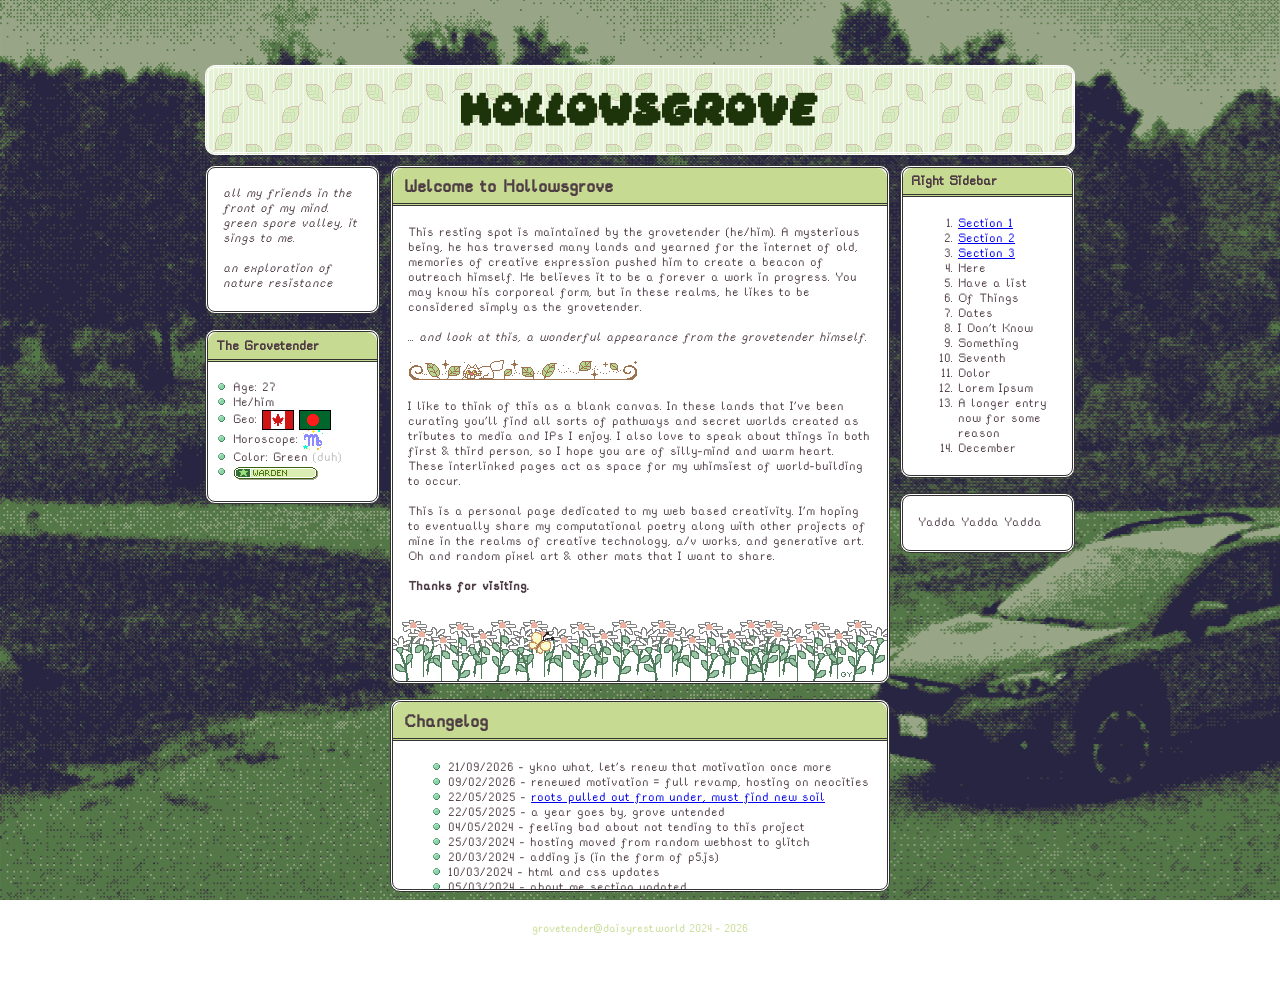
==== index.html @ 0c7a3efb "Init" ====
<!DOCTYPE html>
  <html>
  <head>
    <link rel="icon" type="image/x-icon" href="/assets/img/leaf.ico">
    <meta http-equiv="content-type" content="text/html; charset=UTF-8">
    <meta charset="UTF-8">
    <meta name="viewport" content="width=device-width, initial-scale=1.0">
    <title>Hollowsgrove</title>
    <link href="assets/style.css" rel="stylesheet" type="text/css" media="all">
  </head>
  <body>
  
  <div class="wrapper">
  <div class="header">

  <h1>Hollowsgrove</h1>

  </div>
  
  <div class="wrapper-2">
  
    <div class="main">
      <div class="box">  
        <h2 id="section-1">Welcome to Hollowsgrove</h2>
      <div class="inner">
      <p>This resting spot is maintained by the grovetender (he/him). A mysterious being, he has traversed many lands and yearned for the internet of old, memories of creative expression pushed him to create a beacon of outreach himself. He believes it to be a forever a work in progress. You may know his corporeal form, but in these realms, he likes to be considered simply as the grovetender.</p>

    <p><i>... and look at this, a wonderful appearance from the grovetender himself.</i></p>
    <img src="assets/img/022.gif">
    <p> I like to think of this as a blank canvas. In these lands that I've been curating you'll find all sorts of pathways and secret worlds created as tributes to media and IPs I enjoy. I also love to speak about things in both first & third person, so I hope you are of silly-mind and warm heart. These interlinked pages act as space for my whimsiest of world-building to occur.</p>

    <p>This is a personal page dedicated to my web based creativity. I'm hoping to eventually share my computational poetry along with other projects of mine in the realms of creative technology, a/v works, and generative art. Oh and random pixel art & other mats that I want to share.</p>

    <p><strong>Thanks for visiting.</strong></p>
    <br>
  </div></div>
    <div class="box">
    <h2 id="section-2">Changelog</h2><div class="changelog" style="overflow:scroll; height: 140px;">
    
    <ul class="cl_list">
    <li>21/09/2026 - ykno what, let's renew that motivation once more</li>
    <li>09/02/2026 - renewed motivation = full revamp, hosting on neocities</li>
    <li>22/05/2025 - <a href="https://blog.glitch.com/post/changes-are-coming-to-glitch">roots pulled out from under, must find new soil</a></li>
    <li>22/05/2025 - a year goes by, grove untended </li>
    <li>04/05/2024 - feeling bad about not tending to this project</li>
    <li>25/03/2024 - hosting moved from random webhost to glitch</li>
    <li>20/03/2024 - adding js (in the form of p5.js)</li>
    <li>10/03/2024 - html and css updates</li>
    <li>05/03/2024 - about me section updated</li>
    </ul>
    </div>
    </div>
    </div>
  
    
  <div class="sidebar-left">
  <div class="box">
  <div class="inner">
  <i><p>all my friends in the front of my mind. green spore valley, it sings to me.</p>

  <p>an exploration of nature resistance</p></i>
  </div>
  </div>

  <div class="box">
  <h3>The Grovetender</h3><div class="inner">
  <ul class="about">
    <li>Age: 27</li>
    <li>He/him</li>
    <li>Geo: <img class="centered" src="assets/img/canada.png"> <img class="centered" src="assets/img/bangladesh.png"></li>
    <li>Horoscope: <img class="centered" src="assets/img/scorpio.gif"></li>
    <li>Color: Green <span style="color: #bbb">(duh)</span> </li>
    <li><img class="centered" src="assets/img/warden.png"></li>
  </ul></div></div>

  </div>
    
  <div class="sidebar-right"><div class="box">
    <h3>Right Sidebar</h3><div class="inner">
    <ol>
      <li><a href="#section-1">Section 1</a></li>
      <li><a href="#section-2">Section 2</a></li>
      <li><a href="#section-3">Section 3</a></li>
      <li>Here</li>
      <li>Have a list</li>
      <li>Of Things</li>
      <li>Dates</li>
      <li>I Don't Know</li>
      <li>Something</li>
      <li>Seventh</li>
      <li>Dolor</li>
      <li>Lorem Ipsum</li>
      <li>A longer entry now for some reason</li>
      <li>December</li>
    </ol>
  </div>
  </div>
  <div class="box">
    <p class="inner">Yadda Yadda Yadda</p>
  </div>
      
</div>
    <br>
    <div class="footer"><p>grovetender@daisyrest.world 2024 - 2026</p>   
    </div>
---- assets/style.css ----
@font-face {
  font-family: "Daydream";
  src : url("Daydream.otf");
}

@font-face {
  font-family: "PixelTitle";
  src : url("visitor1.ttf")
}

@font-face {
  font-family: "PixelBody";
  src : url("rainyhearts.ttf")
}


body {
  font-size: 0.875em;
  font-family: "PixelBody";
  padding: 0;
  margin: 0;
  background-image: url("img/4K_subaruDither.png");
  background-size: cover;
  background-attachment: fixed;

}

center {
  text-align: center;
}

.centered {
  vertical-align: middle;
  
}
.wrapper {
  margin: 0 auto;
  width: 870px;
  margin-top: 40px;
  margin-bottom: 40px;
  border-left: 0px solid #12282f;
  border-right: 0px solid #12282f;  
  padding: 10px 20px;
  border-radius: 10px;
}

.wrapper-2 {
  position: relative;
}

/*Header and footer images*/
.header, .footer {
  height: 200px;
  overflow: hidden;
}


.header img {
  border-top: 0px;
}

/*These three classes are just for defining the boundaries and size of the main and sidebar columns. Most fancy styling goes in the 'box' class.*/
.main, .sidebar-right {
  display: inline-block;
}
  
.sidebar-left, .sidebar-right {
  width: 175px;
  position: absolute;
  top: 0;
  }

.main {
  margin-left: 185px;
  width: 500px;
  }
  
.sidebar-right {
  margin-right: 10px;
  margin-left: 10px;
  }
  
.sidebar-left {
  margin-left: 0px;
  }
  
.wrapper, .links a {
  color: #4f3d46;
  }
  
.box {
  margin: 10px 0px 15px 0px;
  border: 3px double #333;
  border-radius: 10px;
  background: #fff;
  padding: 0;
  }
  
/*Prevent overflow of large images in main text areas.*/
.box img {
  max-width: 100%;
  height: auto;
  }
  
.header {
  border: 3px double #fff;
  text-align: center;
  margin-top: 15px;
  top: 0;
  height: auto;
  font-family: "Daydream";
  color: #1D3309;
  border-radius: 10px;
  background: url("img/leaf.webp");
  background-repeat: repeat;
  }

/*Container for top row of links.*/
.links {
  padding: 5px;
  padding-top: 3px;
  padding-bottom: 5px;
  margin-top: 1em;
  }
  
/*Div style for individual links.*/
.link {
  text-align: center;
  display: inline-block;
  list-style-type: none;
  float: none;
  font-weight: bold;
  font-size: 1.16em;
  padding: 5px;
  margin-right: 10px;
  margin-left: 10px;
  border: 0px solid red;
  color: #fff;
  }
  
.link a {
  text-decoration: none;
  }

.footer {
  height: 100%;
  text-align: center;
  color: #c7DA91;
  }
  
.box h1, .box h2, .box h3, .box h4 {
  background: #C7DA91;
  margin: 0;
  padding: 0.35em 0.25em 0.3em 0.5em;
  text-align: left;
  border-bottom: 3px double #333;
  border-radius: 10px 10px 0px 0px;
  font-family: "PixelBody";
  }
  
.main .inner {
  padding: 0.25em 1em 3.8em 1em;
  font-size: 1.075em;
  background: url("img/flowerfield.gif");
  background-repeat: no-repeat;
  background-position: bottom;
  }

.inner {
  padding: 0.25em 1em 0.3em 1em;
  font-size: 1.075em;
  }

.changelog {
  padding: 0.25em 1em 0.3em 1em;
  font-size: 1.075em;
  }

.cl_list {
  list-style-image: url("img/bullet_green.png");
}

.about {
  list-style-position: outside;
  list-style-image: url("img/bullet_green.png");
  padding-left: 10px;
}
  
  
  
/* For narrow screens: slightly narrows sidebars, and makes the width
 * of the main/center div flexible (sized relative to viewport width.)
 */
@media(max-width:880px) {
  .wrapper {
    width: calc(340px + 50vw);
    }
  .sidebar-left, .sidebar-right {
    width: 160px;
    }
  .main {
    width: 50vw;
    margin-left: 170px;
    }
  }


/*Mobile compatibility. Just turns it all into a vertical layout.*/  
@media(orientation:portrait) {
  .wrapper {
    width: 96vw;
    margin: 0 auto;
    padding:0;
    position: relative;
    }
  .wrapper-2 {
    width: 94vw;
    margin: 0 auto;
    padding:0;
    position: relative;
    }
  .sidebar-left, .main, .sidebar-right {
    position: relative;
    width: 92vw;
    margin: 0.25rem 1vw;
    }
  .sidebar-left, .sidebar-right {
    font-size: 0.95em;
    }
  }
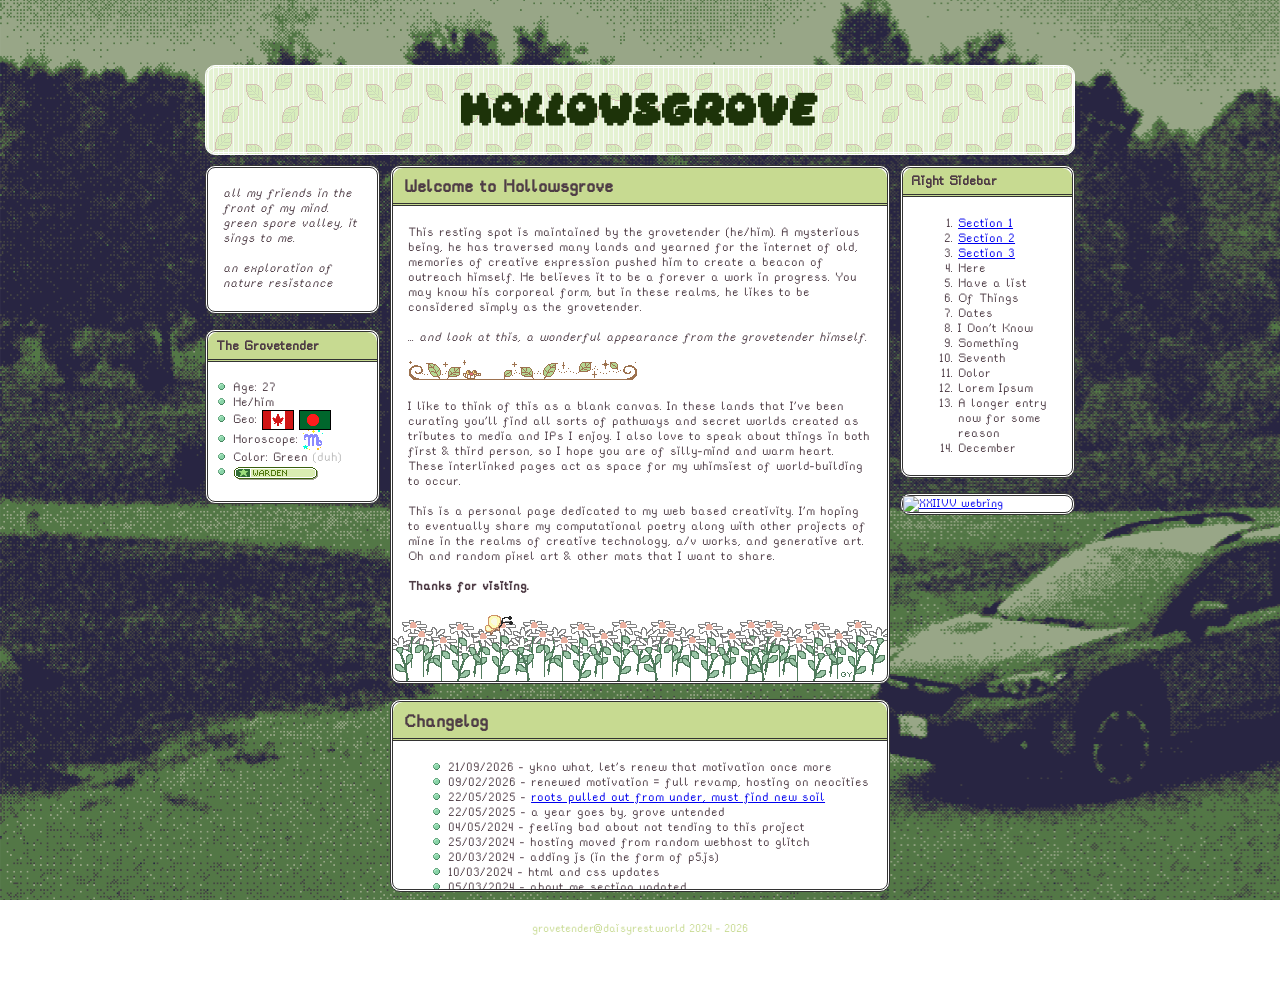
==== commit 6fc18a92: "Update index.html" ====
--- a/index.html
+++ b/index.html
@@ -96,7 +96,9 @@
   </div>
   </div>
   <div class="box">
-    <p class="inner">Yadda Yadda Yadda</p>
+    <a href="https://webring.xxiivv.com/#your-id-here" target="_blank" rel="noopener">
+      <img src="https://webring.xxiivv.com/icon.black.svg" alt="XXIIVV webring"/>
+    </a>
   </div>
       
 </div>
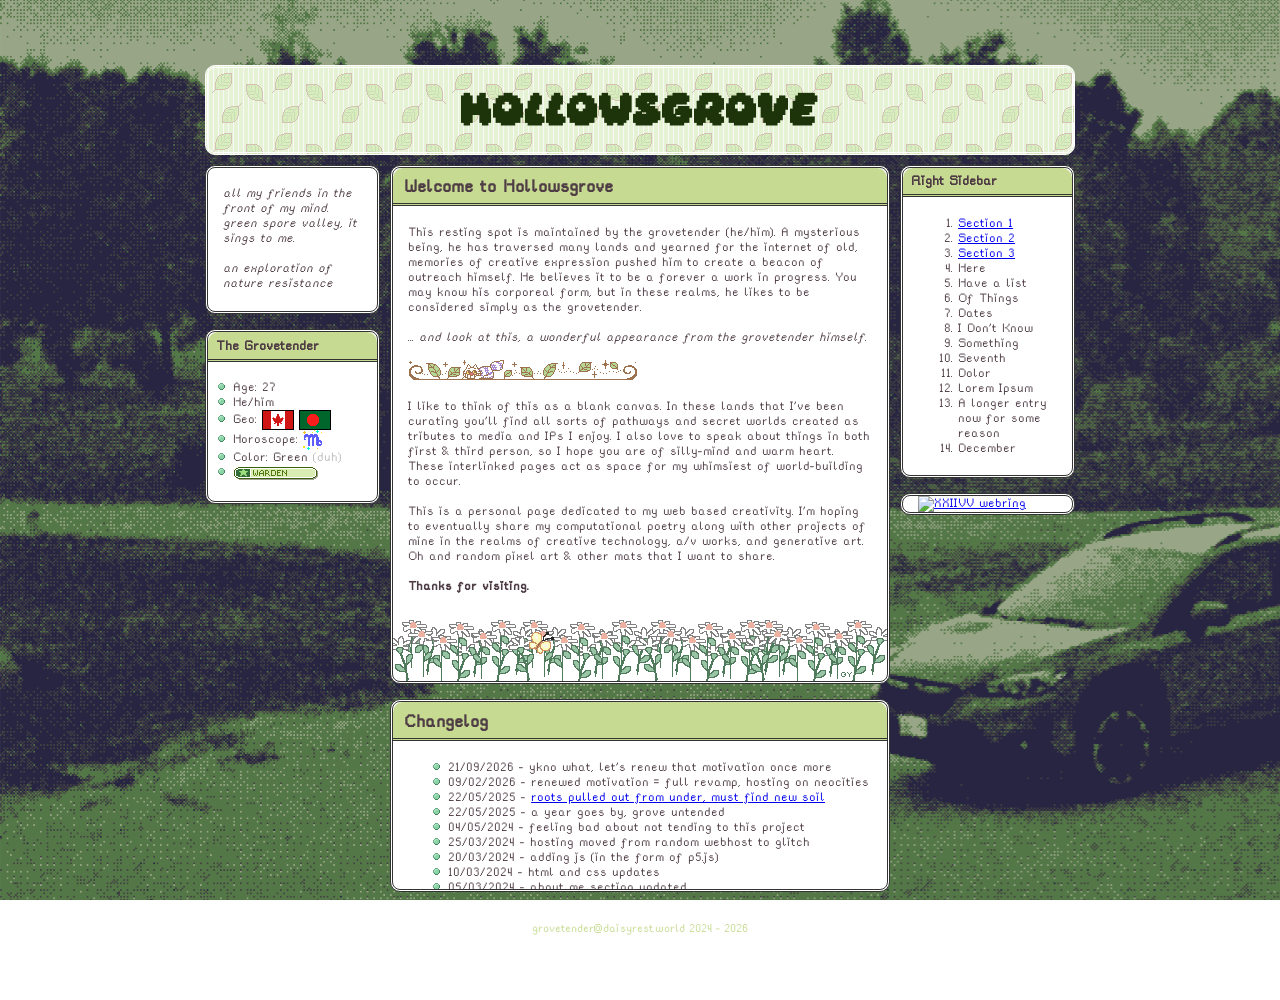
==== commit 2b86b3e9: "Update index.html" ====
--- a/index.html
+++ b/index.html
@@ -96,7 +96,7 @@
   </div>
   </div>
   <div class="box">
-    <a href="https://webring.xxiivv.com/#your-id-here" target="_blank" rel="noopener">
+    <a class="inner" href="https://webring.xxiivv.com/#your-id-here" target="_blank" rel="noopener">
       <img src="https://webring.xxiivv.com/icon.black.svg" alt="XXIIVV webring"/>
     </a>
   </div>
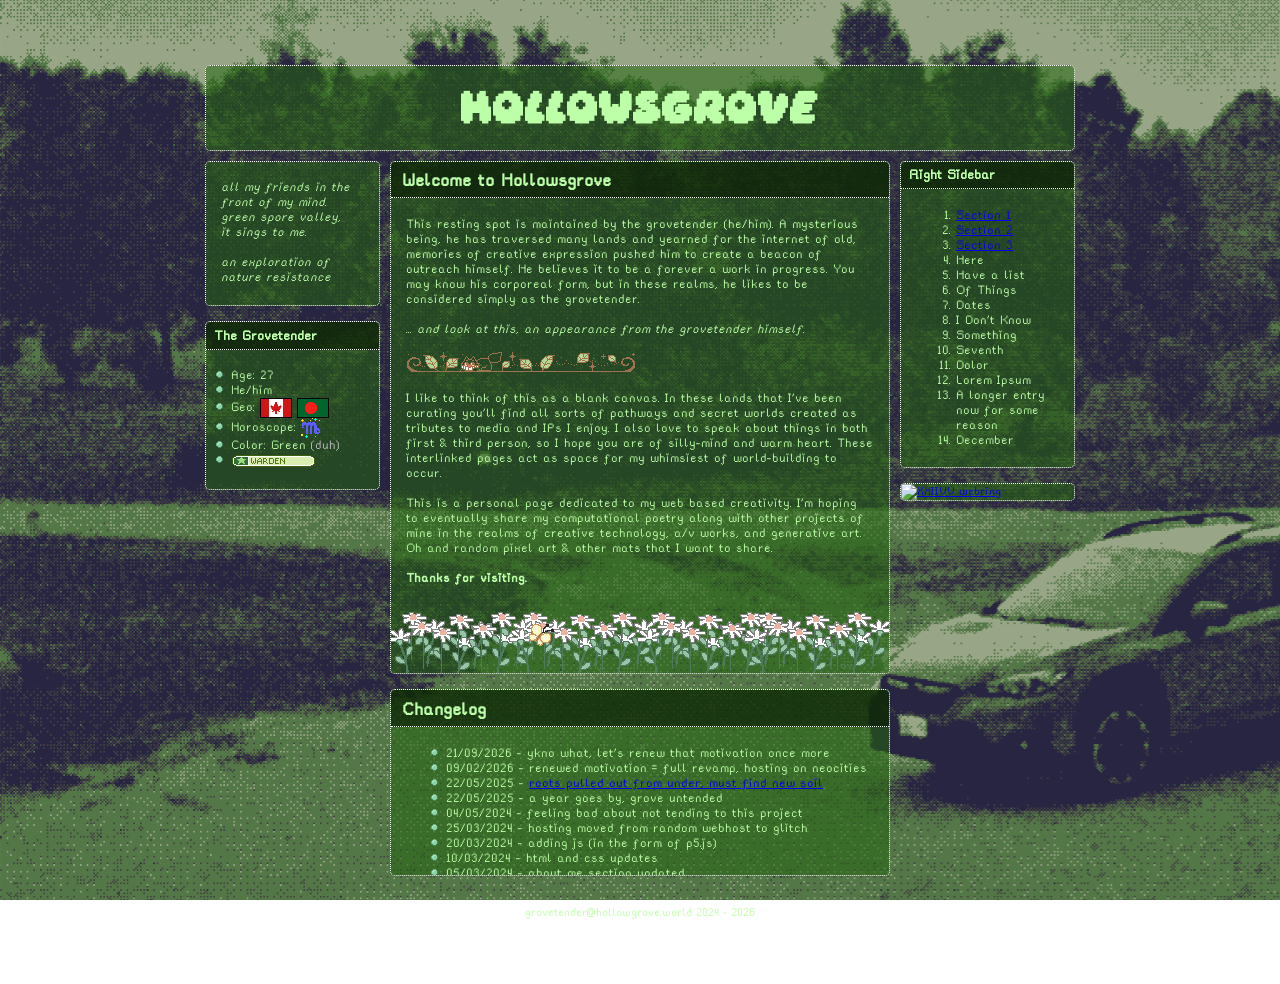
==== commit d8d92b0d: "style updates" ====
--- a/index.html
+++ b/index.html
@@ -25,7 +25,7 @@
       <div class="inner">
       <p>This resting spot is maintained by the grovetender (he/him). A mysterious being, he has traversed many lands and yearned for the internet of old, memories of creative expression pushed him to create a beacon of outreach himself. He believes it to be a forever a work in progress. You may know his corporeal form, but in these realms, he likes to be considered simply as the grovetender.</p>
 
-    <p><i>... and look at this, a wonderful appearance from the grovetender himself.</i></p>
+    <p><i>... and look at this, an appearance from the grovetender himself.</i></p>
     <img src="assets/img/022.gif">
     <p> I like to think of this as a blank canvas. In these lands that I've been curating you'll find all sorts of pathways and secret worlds created as tributes to media and IPs I enjoy. I also love to speak about things in both first & third person, so I hope you are of silly-mind and warm heart. These interlinked pages act as space for my whimsiest of world-building to occur.</p>
 
@@ -56,7 +56,7 @@
   <div class="sidebar-left">
   <div class="box">
   <div class="inner">
-  <i><p>all my friends in the front of my mind. green spore valley, it sings to me.</p>
+  <i><p>all my friends in the front of my mind.<br /> green spore valley,<br />it sings to me.</p>
 
   <p>an exploration of nature resistance</p></i>
   </div>
@@ -96,12 +96,12 @@
   </div>
   </div>
   <div class="box">
-    <a class="inner" href="https://webring.xxiivv.com/#your-id-here" target="_blank" rel="noopener">
-      <img src="https://webring.xxiivv.com/icon.black.svg" alt="XXIIVV webring"/>
+    <a href="https://webring.xxiivv.com/#your-id-here" target="_blank" rel="noopener">
+      <img class="xxiivv" src="https://webring.xxiivv.com/icon.black.svg" alt="XXIIVV webring"/>
     </a>
   </div>
       
 </div>
     <br>
-    <div class="footer"><p>grovetender@daisyrest.world 2024 - 2026</p>   
+    <div class="footer"><p>grovetender@hollowgrove.world 2024 - 2026</p>   
     </div>
--- a/assets/style.css
+++ b/assets/style.css
@@ -13,6 +13,15 @@
   src : url("rainyhearts.ttf")
 }
 
+@import url('https://fonts.googleapis.com/css2?family=Space+Grotesk:wght@300..700&display=swap');
+
+
+.space-grotesk-<uniquifier> {
+  font-family: "Space Grotesk", sans-serif;
+  font-optical-sizing: auto;
+  font-weight: <weight>;
+  font-style: normal;
+}
 
 body {
   font-size: 0.875em;
@@ -85,14 +94,14 @@
   }
   
 .wrapper, .links a {
-  color: #4f3d46;
+  color: #bdffa8;
   }
   
 .box {
   margin: 10px 0px 15px 0px;
-  border: 3px double #333;
-  border-radius: 10px;
-  background: #fff;
+  border: 1px dotted #fff;
+  border-radius: 5px;
+  background: rgba(38, 100, 17, 0.55);
   padding: 0;
   }
   
@@ -103,16 +112,15 @@
   }
   
 .header {
-  border: 3px double #fff;
+  border: 1px dotted #fff;
   text-align: center;
   margin-top: 15px;
   top: 0;
   height: auto;
   font-family: "Daydream";
-  color: #1D3309;
-  border-radius: 10px;
-  background: url("img/leaf.webp");
-  background-repeat: repeat;
+  color: #bdffa8;
+  border-radius: 5px;
+  background: rgba(38, 100, 17, 0.55);
   }
 
 /*Container for top row of links.*/
@@ -123,6 +131,11 @@
   margin-top: 1em;
   }
   
+
+.xxiivv {
+  height: 10%;
+}
+
 /*Div style for individual links.*/
 .link {
   text-align: center;
@@ -135,7 +148,7 @@
   margin-right: 10px;
   margin-left: 10px;
   border: 0px solid red;
-  color: #fff;
+  color: #bdffa8;
   }
   
 .link a {
@@ -145,16 +158,16 @@
 .footer {
   height: 100%;
   text-align: center;
-  color: #c7DA91;
+  color: #bdffa8;
   }
   
 .box h1, .box h2, .box h3, .box h4 {
-  background: #C7DA91;
+  background: rgba(5, 20, 0, 0.6);
   margin: 0;
   padding: 0.35em 0.25em 0.3em 0.5em;
   text-align: left;
-  border-bottom: 3px double #333;
-  border-radius: 10px 10px 0px 0px;
+  border-bottom: 1px dotted #fff;
+  border-radius: 5px 5px 0px 0px;
   font-family: "PixelBody";
   }
   
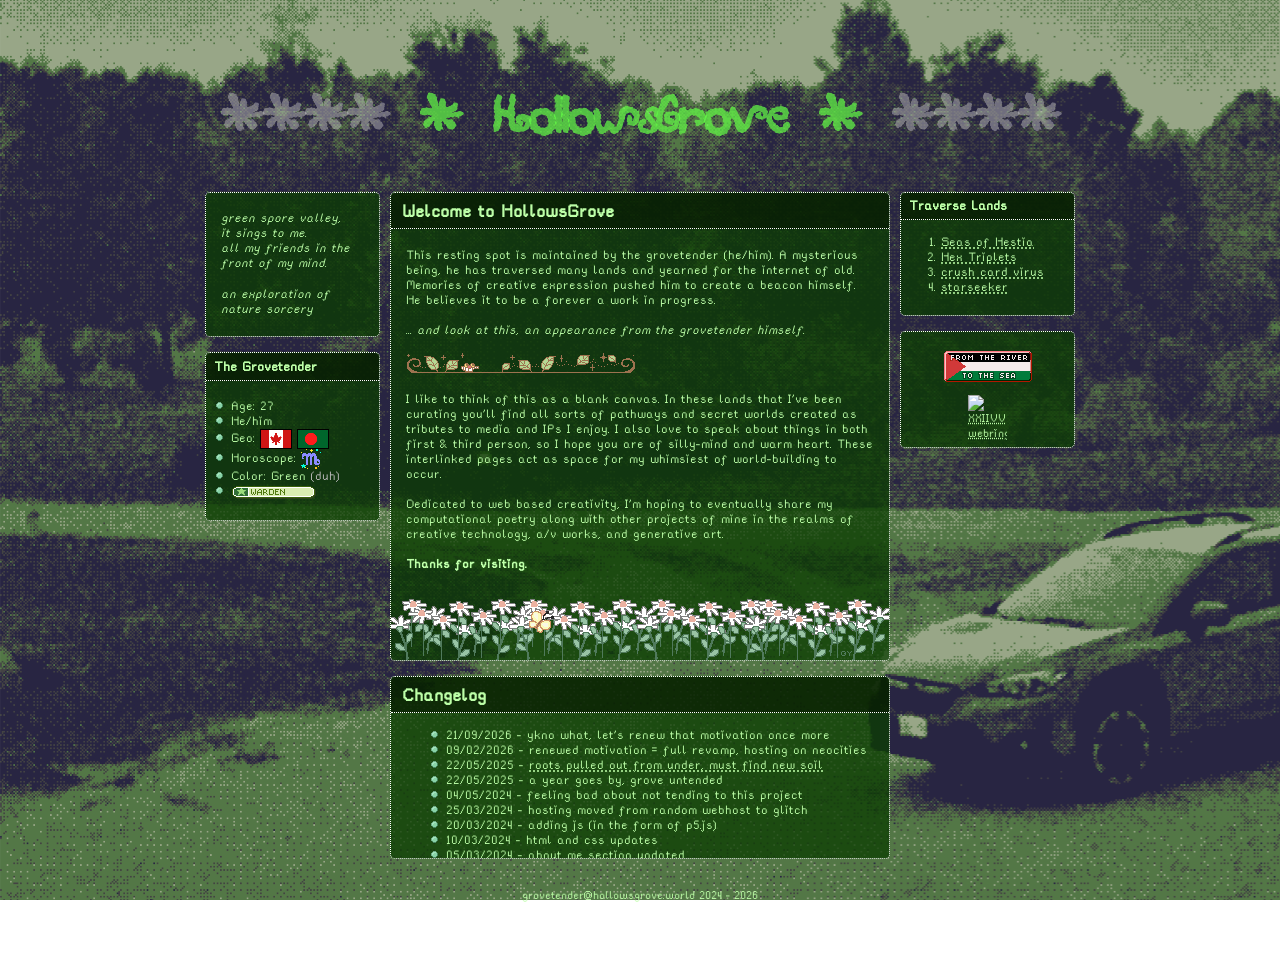
==== commit 16faac55: "Updates, added" ====
--- a/index.html
+++ b/index.html
@@ -13,7 +13,7 @@
   <div class="wrapper">
   <div class="header">
 
-  <h1>Hollowsgrove</h1>
+  <h1 class="stars">****<span class="hg"> * HollowsGrove * </span>****</h1>
 
   </div>
   
@@ -21,15 +21,15 @@
   
     <div class="main">
       <div class="box">  
-        <h2 id="section-1">Welcome to Hollowsgrove</h2>
+        <h2 id="section-1">Welcome to HollowsGrove</h2>
       <div class="inner">
-      <p>This resting spot is maintained by the grovetender (he/him). A mysterious being, he has traversed many lands and yearned for the internet of old, memories of creative expression pushed him to create a beacon of outreach himself. He believes it to be a forever a work in progress. You may know his corporeal form, but in these realms, he likes to be considered simply as the grovetender.</p>
+      <p>This resting spot is maintained by the grovetender (he/him). A mysterious being, he has traversed many lands and yearned for the internet of old. Memories of creative expression pushed him to create a beacon himself. He believes it to be a forever a work in progress.</p>
 
     <p><i>... and look at this, an appearance from the grovetender himself.</i></p>
     <img src="assets/img/022.gif">
     <p> I like to think of this as a blank canvas. In these lands that I've been curating you'll find all sorts of pathways and secret worlds created as tributes to media and IPs I enjoy. I also love to speak about things in both first & third person, so I hope you are of silly-mind and warm heart. These interlinked pages act as space for my whimsiest of world-building to occur.</p>
 
-    <p>This is a personal page dedicated to my web based creativity. I'm hoping to eventually share my computational poetry along with other projects of mine in the realms of creative technology, a/v works, and generative art. Oh and random pixel art & other mats that I want to share.</p>
+    <p>Dedicated to web based creativity, I'm hoping to eventually share my computational poetry along with other projects of mine in the realms of creative technology, a/v works, and generative art.</p>
 
     <p><strong>Thanks for visiting.</strong></p>
     <br>
@@ -56,9 +56,9 @@
   <div class="sidebar-left">
   <div class="box">
   <div class="inner">
-  <i><p>all my friends in the front of my mind.<br /> green spore valley,<br />it sings to me.</p>
+  <i><p>green spore valley,<br />it sings to me.<br />all my friends in the front of my mind.<br /> </p>
 
-  <p>an exploration of nature resistance</p></i>
+  <p>an exploration of nature sorcery</p></i>
   </div>
   </div>
 
@@ -76,32 +76,27 @@
   </div>
     
   <div class="sidebar-right"><div class="box">
-    <h3>Right Sidebar</h3><div class="inner">
+    <h3>Traverse Lands</h3>
+    <div class="projects">
     <ol>
-      <li><a href="#section-1">Section 1</a></li>
-      <li><a href="#section-2">Section 2</a></li>
-      <li><a href="#section-3">Section 3</a></li>
-      <li>Here</li>
-      <li>Have a list</li>
-      <li>Of Things</li>
-      <li>Dates</li>
-      <li>I Don't Know</li>
-      <li>Something</li>
-      <li>Seventh</li>
-      <li>Dolor</li>
-      <li>Lorem Ipsum</li>
-      <li>A longer entry now for some reason</li>
-      <li>December</li>
+      <a href="seasofhestia.html"><li>Seas of Hestia</a></li>
+      <li><a href="hextriplets.html">Hex Triplets</a></li>
+      <li><a href="crushcardvirus.html">crush card virus</a></li>
+      <li><a href="starseeker.html">starseeker</a></li>
     </ol>
   </div>
   </div>
   <div class="box">
-    <a href="https://webring.xxiivv.com/#your-id-here" target="_blank" rel="noopener">
-      <img class="xxiivv" src="https://webring.xxiivv.com/icon.black.svg" alt="XXIIVV webring"/>
+    <div style="display: flex; justify-content: center;">
+      <img class="bStackF" src="assets/img/button-palestine-riversea.gif">
+    </div>
+    <a href="https://webring.xxiivv.com/#hollowsgrove" target="_blank" rel="noopener" style="display: flex; justify-content: center;">
+      <img class="xxiivv bStack" src="https://webring.xxiivv.com/icon.white.svg" alt="XXIIVV webring"/>
     </a>
+
   </div>
       
 </div>
     <br>
-    <div class="footer"><p>grovetender@hollowgrove.world 2024 - 2026</p>   
+    <div class="footer"><p>grovetender@hollowsgrove.world 2024 - 2026</p>   
     </div>
--- a/assets/style.css
+++ b/assets/style.css
@@ -13,14 +13,9 @@
   src : url("rainyhearts.ttf")
 }
 
-@import url('https://fonts.googleapis.com/css2?family=Space+Grotesk:wght@300..700&display=swap');
-
-
-.space-grotesk-<uniquifier> {
-  font-family: "Space Grotesk", sans-serif;
-  font-optical-sizing: auto;
-  font-weight: <weight>;
-  font-style: normal;
+@font-face {
+  font-family: "Mieszkanie";
+  src : url("mieszkanie9.otf")
 }
 
 body {
@@ -99,11 +94,16 @@
   
 .box {
   margin: 10px 0px 15px 0px;
-  border: 1px dotted #fff;
+  border: 1.6px dotted #fff;
   border-radius: 5px;
-  background: rgba(38, 100, 17, 0.55);
+  background: rgba(10, 60, 0, 0.75);
   padding: 0;
-  }
+}
+
+.box a {
+  color: #bdffa8;
+  text-decoration: underline dotted;
+}
   
 /*Prevent overflow of large images in main text areas.*/
 .box img {
@@ -112,15 +112,14 @@
   }
   
 .header {
-  border: 1px dotted #fff;
-  text-align: center;
-  margin-top: 15px;
-  top: 0;
   height: auto;
-  font-family: "Daydream";
-  color: #bdffa8;
+  font-family: "Mieszkanie";
+  font-size: 26px;
+  color: rgba(40, 100, 0, 1.0);
+  /* border: 1px dotted #fff;
+  text-align: center;
   border-radius: 5px;
-  background: rgba(38, 100, 17, 0.55);
+  background: rgba(38, 100, 17, 0.55); */
   }
 
 /*Container for top row of links.*/
@@ -133,7 +132,8 @@
   
 
 .xxiivv {
-  height: 10%;
+  width: 3vw;
+  height: auto;
 }
 
 /*Div style for individual links.*/
@@ -184,8 +184,13 @@
   font-size: 1.075em;
   }
 
+.projects {
+  padding: 0em 1em 0.3em 0em;
+  font-size: 1.075em;
+}
+
 .changelog {
-  padding: 0.25em 1em 0.3em 1em;
+  padding: 0em 1em 0.3em 1em;
   font-size: 1.075em;
   }
 
@@ -199,7 +204,14 @@
   padding-left: 10px;
 }
   
-  
+.stars {
+  color: rgba(200, 200, 200, 0.45);
+  text-align: center;
+}
+
+.hg {
+  color: rgba(100, 255, 70, 0.70);
+}
   
 /* For narrow screens: slightly narrows sidebars, and makes the width
  * of the main/center div flexible (sized relative to viewport width.)
@@ -240,4 +252,18 @@
   .sidebar-left, .sidebar-right {
     font-size: 0.95em;
     }
-  }+  }
+
+.centeredBlock {
+  display: flex;
+  justify-content: center;
+}
+
+.bStack {
+  padding-bottom: 0.5vw;
+}
+
+.bStackF {
+  padding-top: 1.5vw;
+  padding-bottom: 1vw;
+}
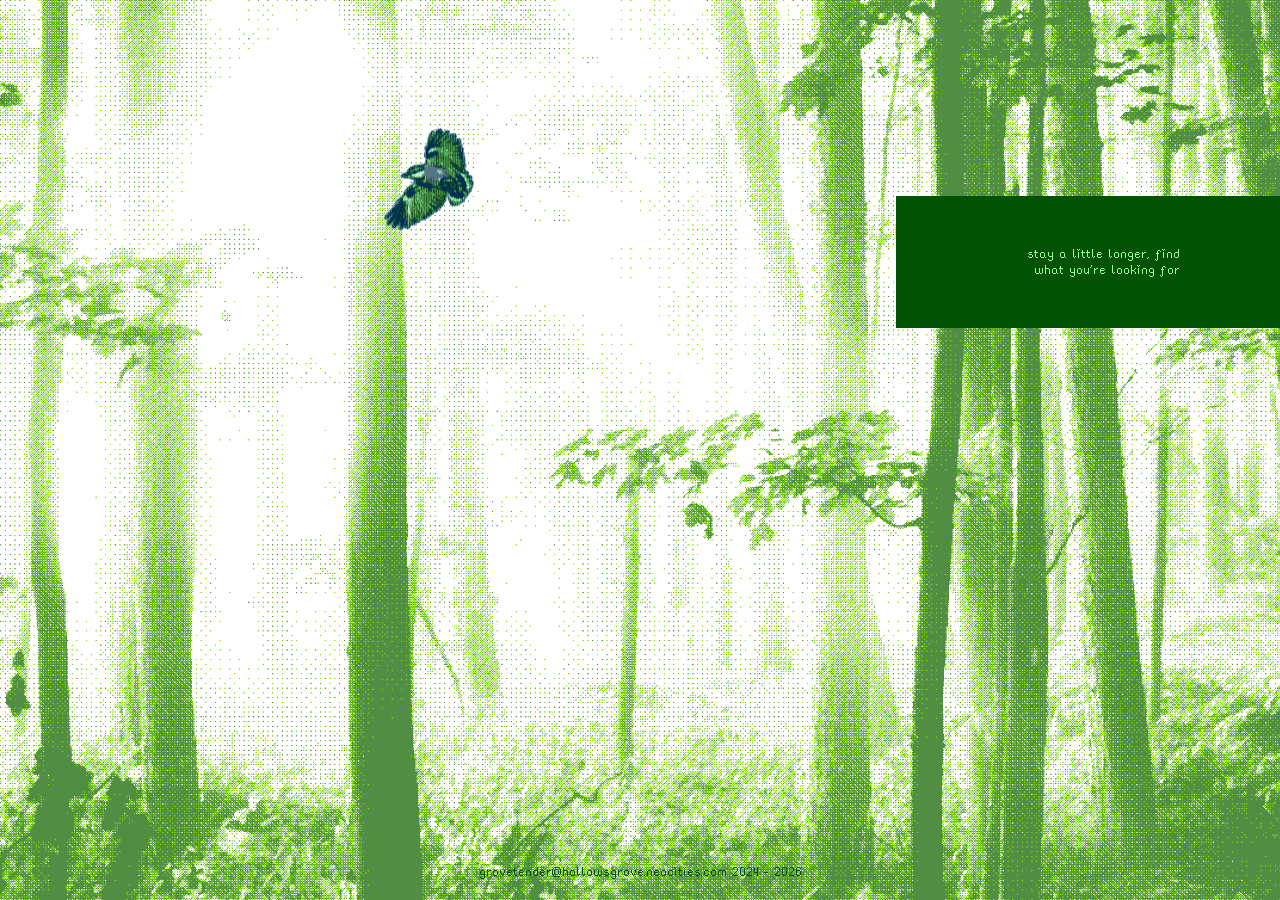
==== commit 0d44aade: "+1 interaction on p's (glitter)" ====
--- a/index.html
+++ b/index.html
@@ -5,98 +5,268 @@
     <meta http-equiv="content-type" content="text/html; charset=UTF-8">
     <meta charset="UTF-8">
     <meta name="viewport" content="width=device-width, initial-scale=1.0">
-    <title>Hollowsgrove</title>
-    <link href="assets/style.css" rel="stylesheet" type="text/css" media="all">
+    <title>The Woodlands</title>
+    <link href="assets/woodlands.css" rel="stylesheet" type="text/css" media="all">
   </head>
   <body>
-  
   <div class="wrapper">
-  <div class="header">
-
-  <h1 class="stars">****<span class="hg"> * HollowsGrove * </span>****</h1>
-
-  </div>
-  
-  <div class="wrapper-2">
-  
-    <div class="main">
-      <div class="box">  
-        <h2 id="section-1">Welcome to HollowsGrove</h2>
-      <div class="inner">
-      <p>This resting spot is maintained by the grovetender (he/him). A mysterious being, he has traversed many lands and yearned for the internet of old. Memories of creative expression pushed him to create a beacon himself. He believes it to be a forever a work in progress.</p>
-
-    <p><i>... and look at this, an appearance from the grovetender himself.</i></p>
-    <img src="assets/img/022.gif">
-    <p> I like to think of this as a blank canvas. In these lands that I've been curating you'll find all sorts of pathways and secret worlds created as tributes to media and IPs I enjoy. I also love to speak about things in both first & third person, so I hope you are of silly-mind and warm heart. These interlinked pages act as space for my whimsiest of world-building to occur.</p>
-
-    <p>Dedicated to web based creativity, I'm hoping to eventually share my computational poetry along with other projects of mine in the realms of creative technology, a/v works, and generative art.</p>
-
-    <p><strong>Thanks for visiting.</strong></p>
-    <br>
-  </div></div>
-    <div class="box">
-    <h2 id="section-2">Changelog</h2><div class="changelog" style="overflow:scroll; height: 140px;">
-    
-    <ul class="cl_list">
-    <li>21/09/2026 - ykno what, let's renew that motivation once more</li>
-    <li>09/02/2026 - renewed motivation = full revamp, hosting on neocities</li>
-    <li>22/05/2025 - <a href="https://blog.glitch.com/post/changes-are-coming-to-glitch">roots pulled out from under, must find new soil</a></li>
-    <li>22/05/2025 - a year goes by, grove untended </li>
-    <li>04/05/2024 - feeling bad about not tending to this project</li>
-    <li>25/03/2024 - hosting moved from random webhost to glitch</li>
-    <li>20/03/2024 - adding js (in the form of p5.js)</li>
-    <li>10/03/2024 - html and css updates</li>
-    <li>05/03/2024 - about me section updated</li>
-    </ul>
+  <header class="page-header"></header>
+  <main class="page-body">
+    <div>
+      <p id="stay">stay a little longer, find what you're looking for</p>
+      <a id="key" href="steepeholm.html"><img id="keyImage" src="assets/img/bird.png"></a>
     </div>
-    </div>
-    </div>
-  
-    
-  <div class="sidebar-left">
-  <div class="box">
-  <div class="inner">
-  <i><p>green spore valley,<br />it sings to me.<br />all my friends in the front of my mind.<br /> </p>
-
-  <p>an exploration of nature sorcery</p></i>
-  </div>
-  </div>
-
-  <div class="box">
-  <h3>The Grovetender</h3><div class="inner">
-  <ul class="about">
-    <li>Age: 27</li>
-    <li>He/him</li>
-    <li>Geo: <img class="centered" src="assets/img/canada.png"> <img class="centered" src="assets/img/bangladesh.png"></li>
-    <li>Horoscope: <img class="centered" src="assets/img/scorpio.gif"></li>
-    <li>Color: Green <span style="color: #bbb">(duh)</span> </li>
-    <li><img class="centered" src="assets/img/warden.png"></li>
-  </ul></div></div>
-
-  </div>
-    
-  <div class="sidebar-right"><div class="box">
-    <h3>Traverse Lands</h3>
-    <div class="projects">
-    <ol>
-      <a href="seasofhestia.html"><li>Seas of Hestia</a></li>
-      <li><a href="hextriplets.html">Hex Triplets</a></li>
-      <li><a href="crushcardvirus.html">crush card virus</a></li>
-      <li><a href="starseeker.html">starseeker</a></li>
-    </ol>
-  </div>
-  </div>
-  <div class="box">
-    <div style="display: flex; justify-content: center;">
-      <img class="bStackF" src="assets/img/button-palestine-riversea.gif">
-    </div>
-    <a href="https://webring.xxiivv.com/#hollowsgrove" target="_blank" rel="noopener" style="display: flex; justify-content: center;">
-      <img class="xxiivv bStack" src="https://webring.xxiivv.com/icon.white.svg" alt="XXIIVV webring"/>
-    </a>
-
-  </div>
-      
+  </main>
+  <footer class="page-footer" style="display: flex; justify-content: center;">grovetender@hollowsgrove.neocities.com 2024 - 2026</footer>
 </div>
-    <br>
-    <div class="footer"><p>grovetender@hollowsgrove.world 2024 - 2026</p>   
-    </div>+</body>
+<script type="text/javascript">
+// <![CDATA[
+var colour="random";
+var sparkles=50;
+
+/****************************
+*  Tinkerbell Magic Sparkle *
+*(c)2005-13 mf2fm web-design*
+*  http://www.mf2fm.com/rv  *
+* DON'T EDIT BELOW THIS BOX *
+****************************/
+var x=ox=400;
+var y=oy=300;
+var swide=800;
+var shigh=600;
+var sleft=sdown=0;
+var tiny=new Array();
+var star=new Array();
+var starv=new Array();
+var starx=new Array();
+var stary=new Array();
+var tinyx=new Array();
+var tinyy=new Array();
+var tinyv=new Array();
+var active=false; //only true while hovering
+var loopRunning=false; //prevents multiple sparkle() chains
+
+window.onload=function() {
+  if (document.getElementById) {
+    // NEW: create one fixed, non-scrolling container for everything
+    var container = document.createElement("div");
+    container.style.position = "fixed";
+    container.style.top = "0";
+    container.style.left = "0";
+    container.style.width = "100%";
+    container.style.height = "100%";
+    container.style.overflow = "hidden";
+    container.style.pointerEvents = "none"; // so it never blocks clicks
+    container.style.zIndex = "999";
+    document.body.appendChild(container);
+
+    var i, rats, rlef, rdow;
+    for (var i=0; i<sparkles; i++) {
+      var rats=createDiv(3, 3);
+      rats.style.visibility="hidden";
+      container.appendChild(tiny[i]=rats); // CHANGED: append to container, not body
+      starv[i]=0;
+      tinyv[i]=0;
+      var rats=createDiv(5, 5);
+      rats.style.backgroundColor="transparent";
+      rats.style.visibility="hidden";
+      var rlef=createDiv(1, 5);
+      var rdow=createDiv(5, 1);
+      rats.appendChild(rlef);
+      rats.appendChild(rdow);
+      rlef.style.top="2px";
+      rlef.style.left="0px";
+      rdow.style.top="0px";
+      rdow.style.left="2px";
+      container.appendChild(star[i]=rats); // CHANGED: append to container, not body
+    }
+    set_width();
+    bindHoverTargets();
+  }
+}
+
+//attach hover behaviour to whatever elements you want
+function bindHoverTargets() {
+  // Change this selector to target whatever you like:
+  // e.g. 'a[href]', '.sparkle-link', '#myLink'
+  var target1 = document.querySelectorAll('a[href]');
+  var target2 = document.querySelectorAll('p');
+
+  target1.forEach(function(el) {
+    el.addEventListener('mouseenter', function() {
+      active = true;
+      if (!loopRunning) {
+        loopRunning = true;
+        sparkle();
+      }
+    });
+
+    el.addEventListener('mousemove', mouse);
+
+    el.addEventListener('mouseleave', function() {
+      active = false;
+    });
+  });
+
+  target2.forEach(function(el) {
+    el.addEventListener('mouseenter', function() {
+      active = true;
+      if (!loopRunning) {
+        loopRunning = true;
+        sparkle();
+      }
+    });
+
+    el.addEventListener('mousemove', mouse);
+
+    el.addEventListener('mouseleave', function() {
+      active = false;
+    });
+  });
+}
+
+function sparkle() {
+  var c;
+  if (active && (Math.abs(x-ox)>1 || Math.abs(y-oy)>1)) {
+    ox=x;
+    oy=y;
+    for (c=0; c<sparkles; c++) if (!starv[c]) {
+      star[c].style.left=(starx[c]=x)+"px";
+      star[c].style.top=(stary[c]=y+1)+"px";
+      star[c].style.clip="rect(0px, 5px, 5px, 0px)";
+      star[c].childNodes[0].style.backgroundColor=star[c].childNodes[1].style.backgroundColor=(colour=="random")?newColour():colour;
+      star[c].style.visibility="visible";
+      starv[c]=50;
+      break;
+    }
+  }
+  for (c=0; c<sparkles; c++) {
+    if (starv[c]) update_star(c);
+    if (tinyv[c]) update_tiny(c);
+  }
+
+  // stop the animation loop once inactive and nothing left to animate
+  var anythingAlive = false;
+  for (c=0; c<sparkles; c++) {
+    if (starv[c] || tinyv[c]) { anythingAlive = true; break; }
+  }
+  if (active || anythingAlive) {
+    setTimeout(sparkle, 40);
+  } else {
+    loopRunning = false; // fully stopped; mouseenter will restart it next time
+  }
+}
+
+function update_star(i) {
+  if (--starv[i]==25) star[i].style.clip="rect(1px, 4px, 4px, 1px)";
+  if (starv[i]) {
+    stary[i]+=1+Math.random()*3;
+    starx[i]+=(i%5-2)/5;
+    if (stary[i]<shigh+sdown) {
+      star[i].style.top=stary[i]+"px";
+      star[i].style.left=starx[i]+"px";
+    } else {
+      star[i].style.visibility="hidden";
+      starv[i]=0;
+      return;
+    }
+  } else {
+    tinyv[i]=50;
+    tiny[i].style.top=(tinyy[i]=stary[i])+"px";
+    tiny[i].style.left=(tinyx[i]=starx[i])+"px";
+    tiny[i].style.width="2px";
+    tiny[i].style.height="2px";
+    tiny[i].style.backgroundColor=star[i].childNodes[0].style.backgroundColor;
+    star[i].style.visibility="hidden";
+    tiny[i].style.visibility="visible"
+  }
+}
+
+function update_tiny(i) {
+  if (--tinyv[i]==25) {
+    tiny[i].style.width="1px";
+    tiny[i].style.height="1px";
+  }
+  if (tinyv[i]) {
+    tinyy[i]+=1+Math.random()*3;
+    tinyx[i]+=(i%5-2)/5;
+    if (tinyy[i]<shigh+sdown) {
+      tiny[i].style.top=tinyy[i]+"px";
+      tiny[i].style.left=tinyx[i]+"px";
+    } else {
+      tiny[i].style.visibility="hidden";
+      tinyv[i]=0;
+      return;
+    }
+  } else tiny[i].style.visibility="hidden";
+}
+
+//mouse() now works with the event it's given from addEventListener
+function mouse(e) {
+  set_scroll();
+  y = e.pageY;
+  x = e.pageX;
+}
+
+window.onscroll=set_scroll;
+function set_scroll() {
+  if (typeof(self.pageYOffset)=='number') {
+    sdown=self.pageYOffset;
+    sleft=self.pageXOffset;
+  } else if (document.body && (document.body.scrollTop || document.body.scrollLeft)) {
+    sdown=document.body.scrollTop;
+    sleft=document.body.scrollLeft;
+  } else if (document.documentElement && (document.documentElement.scrollTop || document.documentElement.scrollLeft)) {
+    sleft=document.documentElement.scrollLeft;
+    sdown=document.documentElement.scrollTop;
+  } else {
+    sdown=0;
+    sleft=0;
+  }
+}
+
+window.onresize=set_width;
+function set_width() {
+  var sw_min=999999;
+  var sh_min=999999;
+  if (document.documentElement && document.documentElement.clientWidth) {
+    if (document.documentElement.clientWidth>0) sw_min=document.documentElement.clientWidth;
+    if (document.documentElement.clientHeight>0) sh_min=document.documentElement.clientHeight;
+  }
+  if (typeof(self.innerWidth)=='number' && self.innerWidth) {
+    if (self.innerWidth>0 && self.innerWidth<sw_min) sw_min=self.innerWidth;
+    if (self.innerHeight>0 && self.innerHeight<sh_min) sh_min=self.innerHeight;
+  }
+  if (document.body.clientWidth) {
+    if (document.body.clientWidth>0 && document.body.clientWidth<sw_min) sw_min=document.body.clientWidth;
+    if (document.body.clientHeight>0 && document.body.clientHeight<sh_min) sh_min=document.body.clientHeight;
+  }
+  if (sw_min==999999 || sh_min==999999) {
+    sw_min=800;
+    sh_min=600;
+  }
+  swide=sw_min;
+  shigh=sh_min;
+}
+
+function createDiv(height, width) {
+  var div=document.createElement("div");
+  div.style.position="absolute";
+  div.style.height=height+"px";
+  div.style.width=width+"px";
+  div.style.overflow="hidden";
+  return (div);
+}
+
+function newColour() {
+  var c=new Array();
+  c[0]=Math.floor(Math.random()*(195-50)+50);
+  c[1]=Math.floor(Math.random()*(256-130)+130);
+  c[2]=Math.floor(Math.random()*(150));
+  // c.sort(function(){return (0.5 - Math.random());});
+  return ("rgb("+c[0]+", "+c[1]+", "+c[2]+")");
+}
+// ]]>
+</script>
+</html>
--- a/assets/woodlands.css
+++ b/assets/woodlands.css
@@ -0,0 +1,104 @@
+@font-face {
+  font-family: "Daydream";
+  src : url("Daydream.otf");
+}
+
+@font-face {
+  font-family: "PixelTitle";
+  src : url("visitor1.ttf")
+}
+
+@font-face {
+  font-family: "PixelBody";
+  src : url("rainyhearts.ttf")
+}
+
+@font-face {
+  font-family: "Mieszkanie";
+  src : url("mieszkanie9.otf")
+}
+
+* {
+  box-sizing: inherit;
+}
+
+html {
+  height: 100%;
+  box-sizing: border-box;
+}
+
+body {
+  height: 100%;
+  font: 0.8em;
+  font-family: "PixelBody";
+  padding: 0;
+  margin: 0;
+  background-image: url("img/indexbg.png");
+  background-size: cover;
+  background-attachment: fixed;
+}
+
+* {
+  box-sizing: inherit;
+}
+
+.wrapper {
+  min-height: 100%;
+  display: grid;
+  grid-template-rows: auto 1fr auto;
+}
+
+.page-header,
+.page-footer {
+  color: #015202;
+  padding: 20px;
+}
+
+.page-body {
+  padding: 20px;
+}
+
+.page-body p {
+  /*border: 1px solid grey*/;
+}
+
+#stay {
+  position: fixed;
+  top: 20vh;
+  left: 70vw;
+  display: inline-block;
+  text-align: right;
+  color: #91ff93 ;
+  background: #015202;
+  padding: 50px 100px 50px 100px;
+}
+
+*::selection {
+  background: #91ff93;
+  color: #015202;
+}
+
+*::-moz-selection {
+  background: #91ff93;
+  color: #015202;
+}
+
+*::-webkit-selection {
+  background: #91ff93;
+  color: #015202;
+}
+
+#keyImage {
+  opacity: 1;
+  transition: 0.3s ease;
+  scale: 1;
+  position: fixed;
+  top: 10vw;
+  left: 30vw;
+  width: 7vw;
+}
+
+#keyImage:hover {
+  opacity: 0;
+  scale: 1.1;
+}
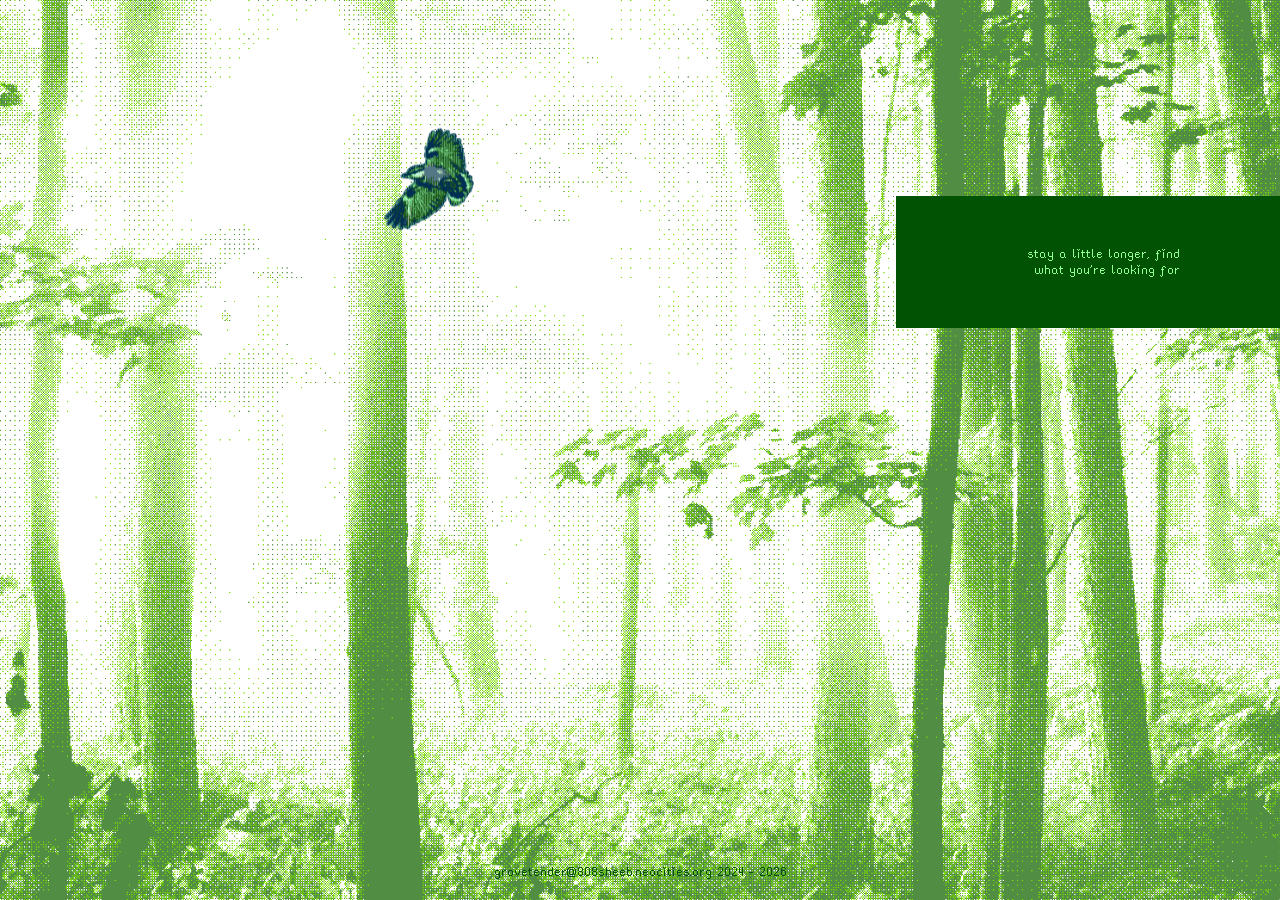
==== commit 68dedf02: "About Me page added" ====
--- a/index.html
+++ b/index.html
@@ -17,7 +17,7 @@
       <a id="key" href="steepeholm.html"><img id="keyImage" src="assets/img/bird.png"></a>
     </div>
   </main>
-  <footer class="page-footer" style="display: flex; justify-content: center;">grovetender@hollowsgrove.neocities.com 2024 - 2026</footer>
+  <footer class="page-footer" style="display: flex; justify-content: center;">grovetender@808sheeb.neocities.org 2024 - 2026</footer>
 </div>
 </body>
 <script type="text/javascript">
